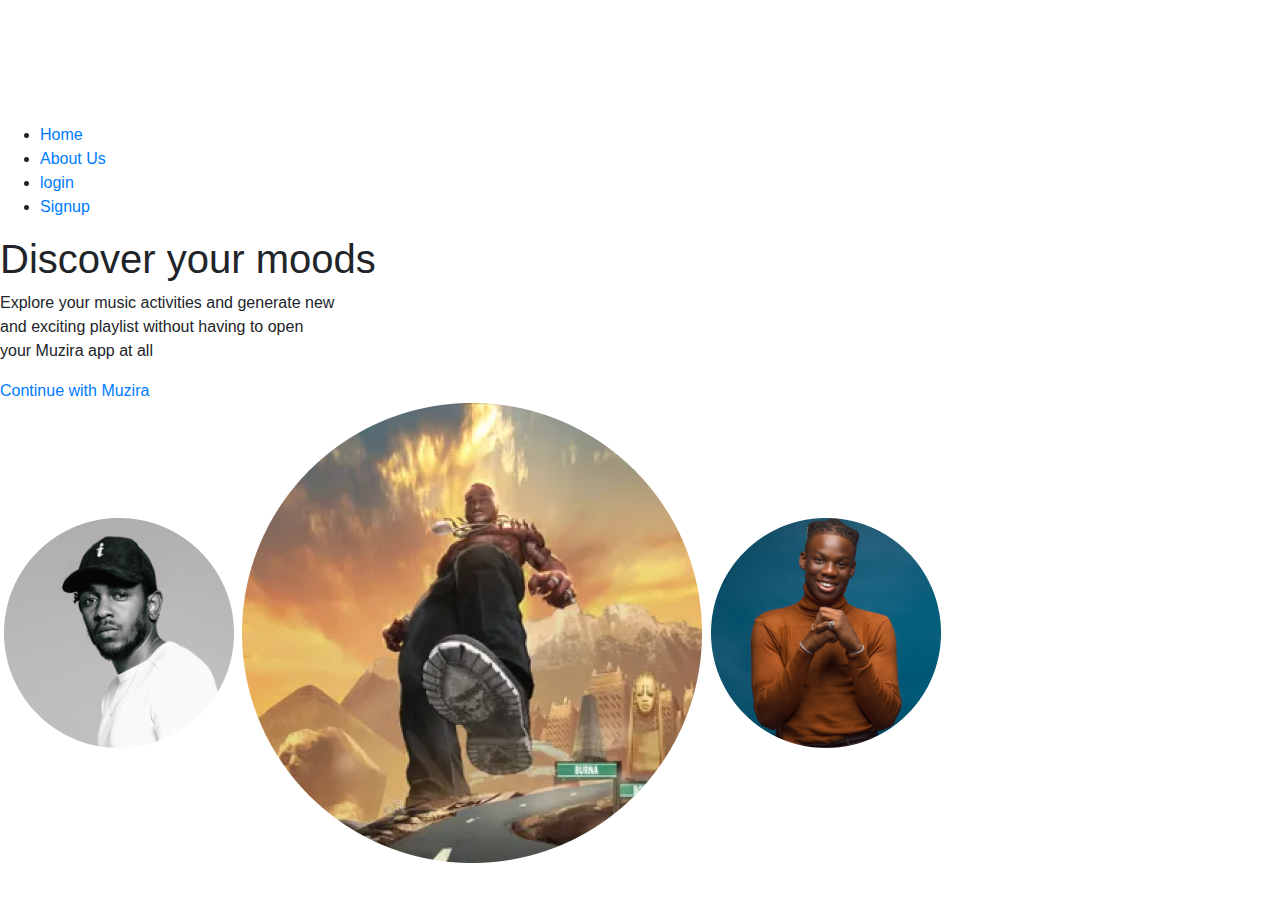
==== index.html @ 468261c6 "first commit" ====
<!DOCTYPE html>
<html lang="en">
<head>
    <meta charset="UTF-8">
    <meta name="viewport" content="width=device-width, initial-scale=1.0">
    <link rel="icon" href="img/logo1.png">
    <title>Muzira</title>
    <link href="https://stackpath.bootstrapcdn.com/bootstrap/4.5.2/css/bootstrap.min.css" rel="stylesheet">
    <link href="https://fonts.googleapis.com/css2?family=Rubik+Mono+One&family=Rubik:ital,wght@0,300..900;1,300..900&display=swap" rel="stylesheet">
    <link rel="stylesheet" href="Style.css">
    <link rel="stylesheet" type="text/css" href="https://cdnjs.cloudflare.com/ajax/libs/font-awesome/6.6.0/css/all.min.css">
</head>
<body>
    <main class="main">
        <nav>
            <img src="img/logo1.png" class="logo1">
            <ul>
                <li><a href="#">Home</a></li>
                <li><a href="#">About Us</a></li>
                <li><a href="#">login</a></li>
                <li><a href="#">Signup</a></li>
            </ul>
        </nav>
        <div class="Home">
            <h1>Discover your <span>moods</span></h1>
            <p>Explore your music activities and generate new
                <br>and exciting playlist without having to open
                <br>your Muzira app at all
            </p>
        <a href="#">Continue with Muzira</a>
        </div>
        <div class="hero-image">
            <img src="img/image4.png" class="image4">
            <img src="img/imagela.png" class="imagela">
            <img src="img/image3.png" class="image3">
        </div>
    </main>

</body>
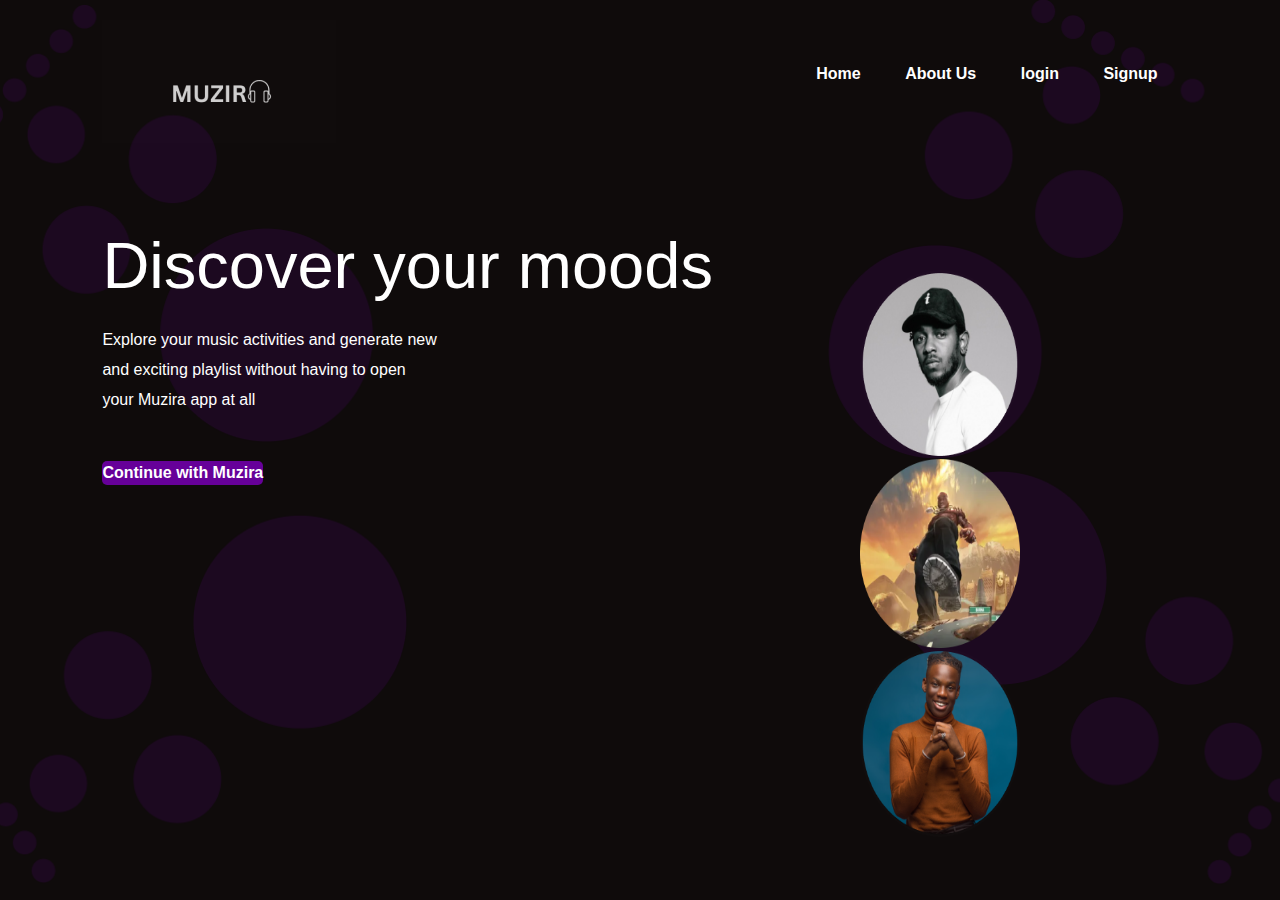
==== commit 70e4124d: "Updated index.html" ====
--- a/index.html
+++ b/index.html
@@ -7,7 +7,7 @@
     <title>Muzira</title>
     <link href="https://stackpath.bootstrapcdn.com/bootstrap/4.5.2/css/bootstrap.min.css" rel="stylesheet">
     <link href="https://fonts.googleapis.com/css2?family=Rubik+Mono+One&family=Rubik:ital,wght@0,300..900;1,300..900&display=swap" rel="stylesheet">
-    <link rel="stylesheet" href="Style.css">
+    <link rel="stylesheet" href="style.css">
     <link rel="stylesheet" type="text/css" href="https://cdnjs.cloudflare.com/ajax/libs/font-awesome/6.6.0/css/all.min.css">
 </head>
 <body>
@@ -36,4 +36,4 @@
         </div>
     </main>
 
-</body>+</body>
--- a/style.css
+++ b/style.css
@@ -0,0 +1,212 @@
+*{
+    margin: 0;
+    padding: 0;
+    font-family: "rubik" sans-serif;
+}
+
+body{
+    background-image: url(img/background.png);
+    background-repeat: no-repeat;
+    background-position: center;
+    background-attachment: fixed;
+    background-size: cover;
+}
+
+.logo1{
+    size: 10px;
+}
+
+.main{
+    position: relative;
+    width: 100%;
+    height: 100vh;
+}
+
+nav{
+    display: flex;
+    width: 84%;
+    margin: auto;
+    padding: 20px 0;
+    align-items: center;
+    justify-content: space-between;
+}
+
+nav ul li{
+    display: inline-block;
+    list-style: none;
+    margin: 10px 20px;
+}
+
+nav ul li a{
+    text-decoration: none;
+    color: #fff;
+    font-weight: bold;
+}
+
+nav ul li a:hover{
+    color: #660099;
+}
+
+.Home{
+    margin-left: 8%;
+    margin-top: 5%;
+}
+
+.Home h1{
+    font-size: 65px;
+    color: #fff;
+    margin-bottom: 20px;
+}
+
+.Home p{
+    color: #fff;
+    line-height: 30px;
+}
+
+.Home a{
+    background: #660099;
+    padding: 24px, 48px, 24px, 48px;
+    text-decoration: none;
+    font-weight: bold;
+    color: #fff;
+    display: inline-block;
+    margin: 30px 0;
+    border-radius: 5px;
+}
+.hero-image{
+    width: 25%;
+    height: 70%;
+    position: absolute;
+    bottom: 0;
+    right: 100px;
+    margin-top: 20%;
+}
+
+.hero-image img{
+    height: 30%;
+    width: 50%;
+    position: relative;
+    left: 50%;
+    bottom: 0;
+    transform: translate(-100%);
+    transition: bottom 1s, left 1s, right 1s;
+}
+
+ .udy{
+    display: flex;
+    justify-content: center;
+    align-items: center;
+    width: 100%;
+    height: 100%;
+    flex-direction: column;
+    margin-top: 150px;
+    margin-bottom: 1 0px;
+  }
+
+  .udy1{
+    display: flex;
+    justify-content: center;
+    align-items: center;
+    width: 100%;
+    height: 100%;
+    flex-direction: column;
+    margin-top: 150px;
+    margin-bottom: 1 0px;
+  }
+  
+  .form-container {
+    background-color: white;
+    padding: 20px;
+    border-radius: 10px;
+    box-shadow: 0 0 10px rgba(0, 0, 0, 0.1);
+    max-width: 500px;
+    width: 100%;
+  }
+  
+  form {
+    display: flex;
+    flex-direction: column;
+  }
+  
+  form label {
+    margin: 10px 0 5px;
+  }
+  
+  form input {
+    padding: 10px;
+    margin-bottom: 15px;
+    border: 1px solid #ccc;
+    border-radius: 5px;
+  }
+  
+  button {
+    padding: 10px;
+    background-color: #392f4d;
+    color: white;
+    border: none;
+    border-radius: 5px;
+    cursor: pointer;
+  }
+
+  .side bar{
+    display: inline-block;
+    width: 100%;
+    height: fit-content;
+    margin: auto;
+    padding: 100px;
+    align-items: center;
+    justify-content: first baseline;
+  }
+
+  .sidebar{
+    width: 263px;
+    background-color: #660099;
+    color: white;
+    height: 905px;
+    position: fixed;
+    display: flex;
+    flex-direction: column;
+    align-items: center;
+    padding-top: 20px;
+}
+
+.udy2 {
+    font-size: 24px;
+    font-weight: bold;
+    margin-bottom: 20px;
+}
+
+.udy2 {
+    list-style-type: none;
+    padding: 0;
+    width: 100%;
+}
+
+.udy2 li {
+    width: 100%;
+    font-size: medium;
+}
+
+.udy2 a {
+    text-decoration: none;
+    color: white;
+    display: block;
+    padding: 5px;
+    width: 100%;
+    text-align: center;
+}
+
+.udy2 a:hover {
+    color: black;
+}
+
+.music-container{
+    text-align: center;
+    top: 130px;
+    border-radius: 4px, 1px;
+}
+
+.music-container img{
+    max-width: 100%;
+    height: auto;
+}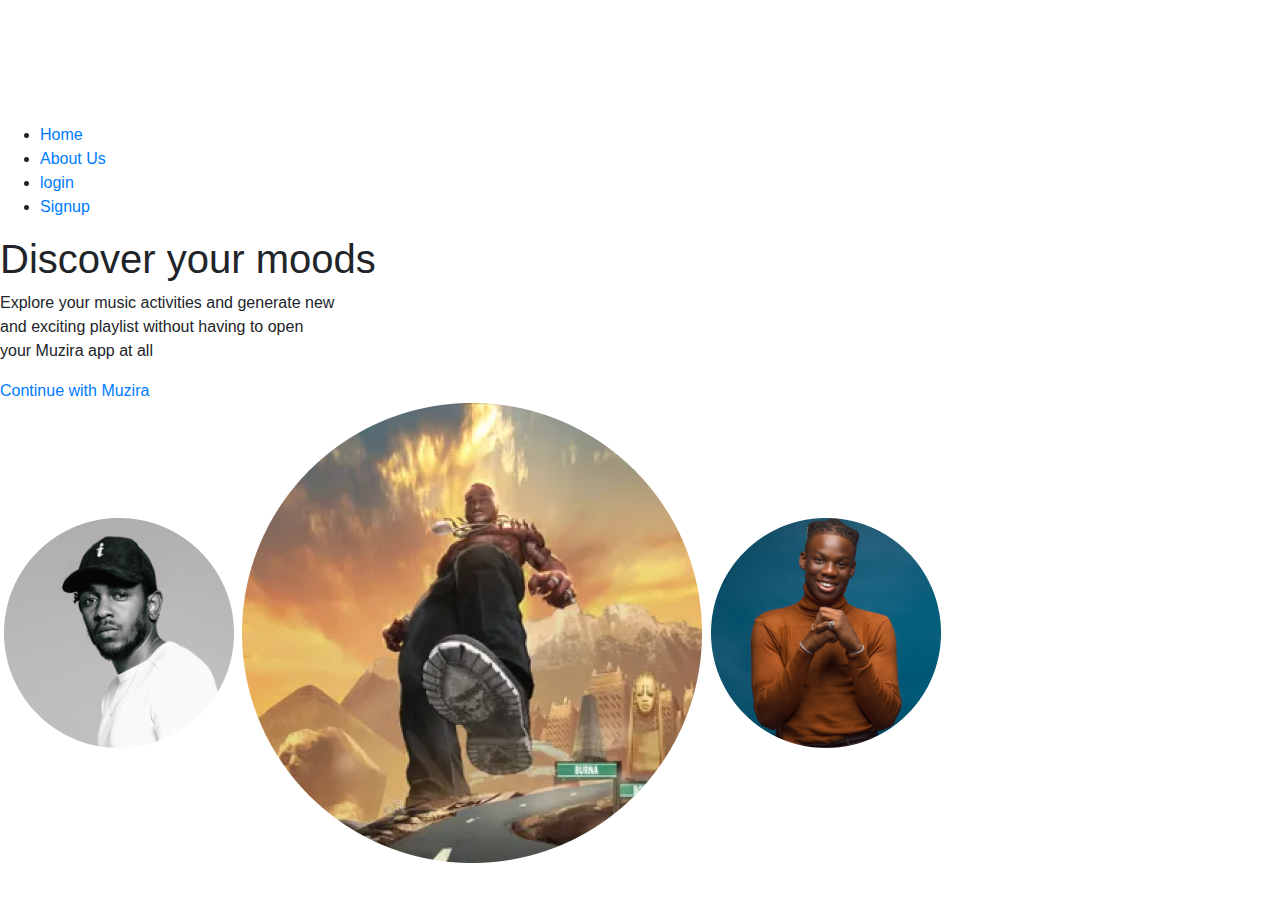
==== commit 83f6de70: "Update index.html" ====
--- a/index.html
+++ b/index.html
@@ -7,7 +7,7 @@
     <title>Muzira</title>
     <link href="https://stackpath.bootstrapcdn.com/bootstrap/4.5.2/css/bootstrap.min.css" rel="stylesheet">
     <link href="https://fonts.googleapis.com/css2?family=Rubik+Mono+One&family=Rubik:ital,wght@0,300..900;1,300..900&display=swap" rel="stylesheet">
-    <link rel="stylesheet" href="style.css">
+    <link rel="stylesheet" href="Style.css">
     <link rel="stylesheet" type="text/css" href="https://cdnjs.cloudflare.com/ajax/libs/font-awesome/6.6.0/css/all.min.css">
 </head>
 <body>
@@ -17,8 +17,8 @@
             <ul>
                 <li><a href="#">Home</a></li>
                 <li><a href="#">About Us</a></li>
-                <li><a href="#">login</a></li>
-                <li><a href="#">Signup</a></li>
+                <li><a href="login.html">login</a></li>
+                <li><a href="signup.html">Signup</a></li>
             </ul>
         </nav>
         <div class="Home">
@@ -27,7 +27,7 @@
                 <br>and exciting playlist without having to open
                 <br>your Muzira app at all
             </p>
-        <a href="#">Continue with Muzira</a>
+        <a href="homepage.html">Continue with Muzira</a>
         </div>
         <div class="hero-image">
             <img src="img/image4.png" class="image4">
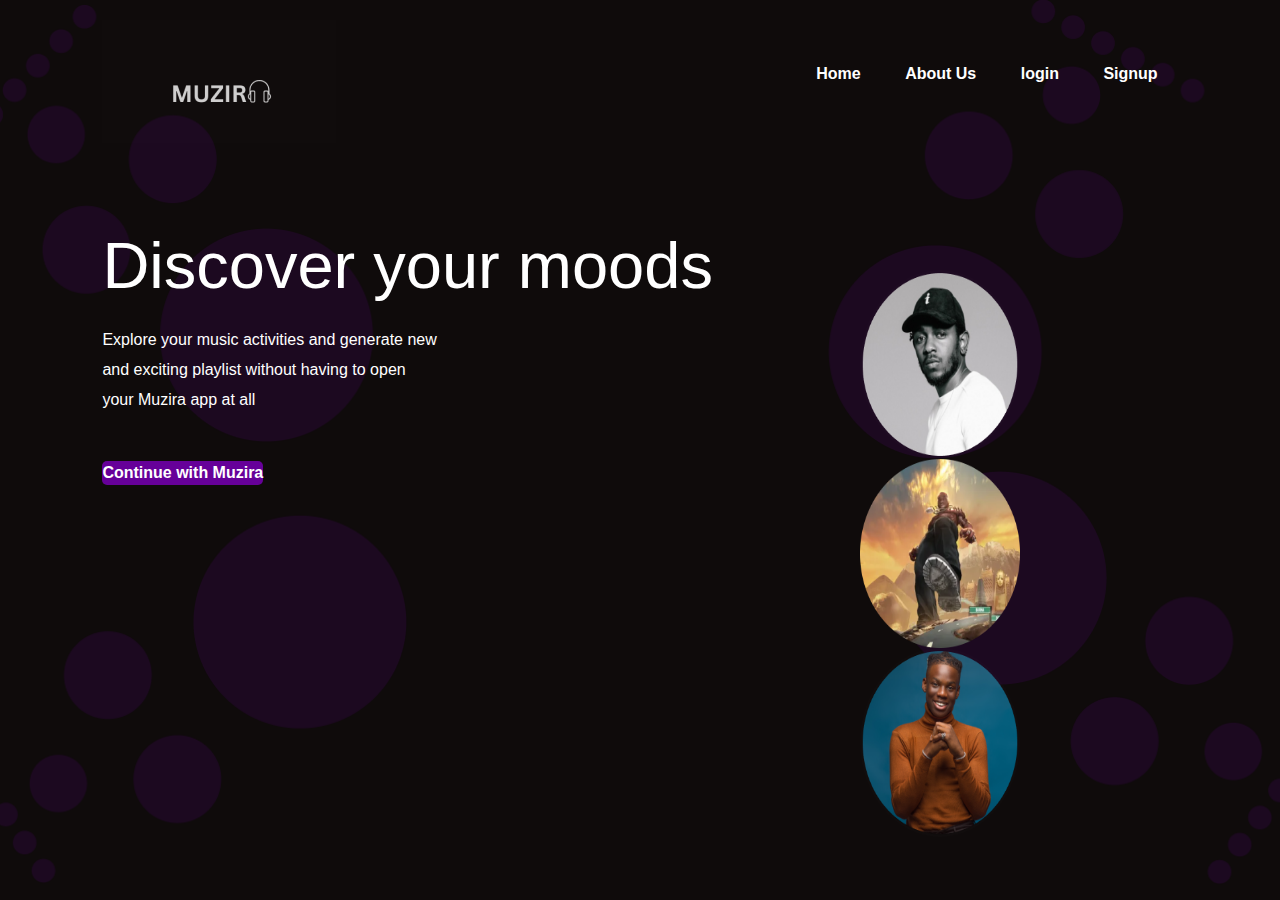
==== commit 8490fd2e: "Update index.html" ====
--- a/index.html
+++ b/index.html
@@ -7,7 +7,7 @@
     <title>Muzira</title>
     <link href="https://stackpath.bootstrapcdn.com/bootstrap/4.5.2/css/bootstrap.min.css" rel="stylesheet">
     <link href="https://fonts.googleapis.com/css2?family=Rubik+Mono+One&family=Rubik:ital,wght@0,300..900;1,300..900&display=swap" rel="stylesheet">
-    <link rel="stylesheet" href="Style.css">
+    <link rel="stylesheet" href="style.css">
     <link rel="stylesheet" type="text/css" href="https://cdnjs.cloudflare.com/ajax/libs/font-awesome/6.6.0/css/all.min.css">
 </head>
 <body>
@@ -15,7 +15,7 @@
         <nav>
             <img src="img/logo1.png" class="logo1">
             <ul>
-                <li><a href="#">Home</a></li>
+                <li><a href="homepage.html">Home</a></li>
                 <li><a href="#">About Us</a></li>
                 <li><a href="login.html">login</a></li>
                 <li><a href="signup.html">Signup</a></li>
--- a/style.css
+++ b/style.css
@@ -0,0 +1,445 @@
+*{
+    margin: 0;
+    padding: 0;
+    font-family: "rubik" sans-serif;
+}
+
+body{
+    background-image: url(img/background.png);
+    background-repeat: no-repeat;
+    background-position: center;
+    background-attachment: fixed;
+    background-size: cover;
+}
+
+.logo1{
+    size: 10px;
+}
+
+.main{
+    position: relative;
+    width: 100%;
+    height: 100vh;
+}
+
+nav{
+    display: flex;
+    width: 84%;
+    margin: auto;
+    padding: 20px 0;
+    align-items: center;
+    justify-content: space-between;
+}
+
+nav ul li{
+    display: inline-block;
+    list-style: none;
+    margin: 10px 20px;
+}
+
+nav ul li a{
+    text-decoration: none;
+    color: #fff;
+    font-weight: bold;
+}
+
+nav ul li a:hover{
+    color: #660099;
+}
+
+.Home{
+    margin-left: 8%;
+    margin-top: 5%;
+}
+
+.Home h1{
+    font-size: 65px;
+    color: #fff;
+    margin-bottom: 20px;
+}
+
+.Home p{
+    color: #fff;
+    line-height: 30px;
+}
+
+.Home a{
+    background: #660099;
+    padding: 24px, 48px, 24px, 48px;
+    text-decoration: none;
+    font-weight: bold;
+    color: #fff;
+    display: inline-block;
+    margin: 30px 0;
+    border-radius: 5px;
+}
+.hero-image{
+    width: 25%;
+    height: 70%;
+    position: absolute;
+    bottom: 0;
+    right: 100px;
+    margin-top: 20%;
+}
+
+.hero-image img{
+    height: 30%;
+    width: 50%;
+    position: relative;
+    left: 50%;
+    bottom: 0;
+    transform: translate(-100%);
+    transition: bottom 1s, left 1s, right 1s;
+}
+
+.udy{
+    display: flex;
+    justify-content: center;
+    align-items: center;
+    width: 100%;
+    height: 100%;
+    flex-direction: column;
+    margin-top: 150px;
+    margin-bottom: 1 0px;
+}
+
+.udy1{
+    display: flex;
+    justify-content: center;
+    align-items: center;
+    width: 100%;
+    height: 100%;
+    flex-direction: column;
+    margin-top: 150px;
+    margin-bottom: 1 0px;
+}
+  
+.form-container {
+    background-color: white;
+    padding: 20px;
+    border-radius: 10px;
+    box-shadow: 0 0 10px rgba(0, 0, 0, 0.1);
+    max-width: 500px;
+    width: 100%;
+}
+  
+form {
+    display: flex;
+    flex-direction: column;
+}
+  
+form label {
+    margin: 10px 0 5px;
+  }
+  
+form input {
+    padding: 10px;
+    margin-bottom: 15px;
+    border: 1px solid #ccc;
+    border-radius: 5px;
+  }
+  
+button {
+    padding: 10px;
+    background-color: #392f4d;
+    color: white;
+    border: none;
+    border-radius: 5px;
+    cursor: pointer;
+  }
+
+.sidebar {
+    width: 263px;
+    background-color: #660099;
+    color: white;
+    height: 905px;
+    position: fixed;
+    display: flex;
+    flex-direction: column;
+    align-items: baseline;
+    padding-top: 20px;
+    overflow: hidden;
+    z-index: 1;
+    left: 0;
+    top: 0;
+}
+
+.hello {
+    width: 100px;
+    height: 100px;
+    border-radius: 50%;
+}
+
+.nav-link {
+    display: flex;
+    align-items: center;
+    justify-content: center;
+    font-size: 18px;
+}
+
+.nav-link i {
+    margin-right: 10px;
+    font-size: 22px;
+}
+
+
+.udy2 {
+    font-size: 24px;
+    font-weight: bold;
+    margin-bottom: 20px;
+}
+
+.udy2 {
+    list-style-type: none;
+    padding: 0;
+    width: 100%;
+}
+
+.udy2 li {
+    width: 100%;
+    font-size: medium;
+}
+
+.udy2 a {
+    text-decoration: none;
+    color: white;
+    display: block;
+    padding: 5px;
+    width: 100%;
+    text-align: center;
+}
+
+.udy2 a:hover {
+    color: black;
+}
+
+.container {
+    margin-top: 10px;
+    margin-left: 20%;
+}
+
+.image-box {
+    margin-bottom: 20px; /* Adds space between rows */
+    padding: 3px;
+    background-color: #333;
+    border-radius: 1px;
+    display: flex;
+    justify-content: center;
+    align-items: center;
+    box-shadow: 0 1px 2px rgba(0, 0, 0, 0.1);
+    height: 100%;
+}
+
+.image-box img {
+    max-width: 100%;
+    height: auto;
+    border-radius: 1px;
+}
+
+@media (min-width: 768px) {
+    .image-box {
+        height: 70px; /* Set a consistent height for the boxes on medium to large screens */
+    }
+}
+
+@media (max-width: 767px) {
+    .image-box {
+        height: 100; /* Allow the height to adjust for smaller screens */
+    }
+}
+
+.music-container {
+    border: 1px solid #660099;
+    box-sizing: content-box;
+    display: inline-block;
+    flex-direction: column;
+    justify-content: center;
+    align-items: normal;
+    position: relative;
+    margin-left: 20%;
+    padding: 4px 10px;
+    cursor: pointer;
+}
+
+#recently-played-artist h2 {
+    text-align: center;
+    margin-bottom: 20px;
+    font-size: 24px;
+    color: #333;
+    font-family: 'Arial', sans-serif;
+    letter-spacing: 2px; /* Spacing between letters */
+}
+
+.image-box1 {
+    padding: 10px;
+    text-align: center;
+    transition: transform 0.3s ease;
+}
+
+.image-box1:hover {
+    transform: translateY(-10px); /* Lifts the image box slightly on hover */
+}
+
+.image-box1 img {
+    max-width: 100%;
+    border-radius: 10px;
+    box-shadow: 0 4px 6px rgba(0, 0, 0, 0.1); /* Adds a shadow to the images */
+    transition: box-shadow 0.3s ease, transform 0.3s ease;
+}
+
+.image-box1 img:hover {
+    box-shadow: 0 6px 12px rgba(0, 0, 0, 0.2); /* Increases shadow on hover */
+    transform: scale(1.05); /* Slightly zooms in on hover */
+}
+
+.music-container2{
+    border: 1px solid #660099;
+    box-sizing: content-box;
+    display: inline-block;
+    flex-direction: column;
+    justify-content: center;
+    align-items: normal;
+    position: relative;
+    margin-left: 20%;
+    padding: 40px;
+    cursor: pointer;
+}
+
+h2 {
+    font-size: 2rem;
+    font-weight: bold;
+    color: #fff; /* Dark grey text color */
+    text-align: center;
+    margin-bottom: 40px; 
+}
+
+.image-box {
+    text-align: center;
+    margin-bottom: 30px;
+    transition: transform 0.3s ease, box-shadow 0.3s ease;
+}
+
+.image-box img {
+    max-width: 100%;
+    border-radius: 10px;
+    box-shadow: 0 4px 8px rgba(0, 0, 0, 0.1); /* Subtle shadow */
+    transition: transform 0.3s ease, box-shadow 0.3s ease;
+}
+
+.image-box:hover img {
+    transform: scale(1.05); /* Slight zoom on hover */
+    box-shadow: 0 8px 16px rgba(0, 0, 0, 0.2); /* Deeper shadow on hover */
+}
+
+.container5 {
+    max-width: 10000px;
+    margin: 0 auto;
+    border: 1px solid #660099;
+    box-sizing: content-box;
+    display: inline-block;
+    flex-direction: column;
+    justify-content: center;
+    align-items: normal;
+    position: relative;
+    margin-left: 20%;
+    margin-top: 2%;
+    padding: 20px;
+    cursor: pointer;
+    background-color: #392f4d;
+}
+
+/* Row spacing */
+.row {
+    margin-bottom: 20px;
+}
+
+/* Image styling */
+.img-fluid {
+    border-radius: 15px;
+    transition: transform 0.3s ease, box-shadow 0.3s ease;
+    box-shadow: 0 4px 8px rgba(0, 0, 0, 0.1);
+}
+
+/* Hover effect */
+.img-fluid:hover {
+    transform: scale(1.05);
+    box-shadow: 0 8px 16px rgba(0, 0, 0, 0.2);
+}
+
+/* Column styling */
+.col-3 {
+    padding: 10px;
+}
+
+/* Icon Container outside the image container */
+.icon-wrapper {
+    max-width: 920px; /* Matches the max-width of the image container */
+    width: 100%; /* Full-width to match the container */
+    background-color: #660099; /* Light background color for contrast */
+    padding: 15px 0; /* Vertical padding for space */
+    box-shadow: 0 4px 8px #fff(0, 0, 0, 0.1); /* Subtle shadow for depth */
+    border-radius: 1px; /* Rounded corners to match the images */
+    margin-top: 20px; /* Space between image container and icons */
+    margin: 10px auto 0 auto
+}
+
+.icon {
+    display: flex;
+    justify-content: center;
+    align-items: center;
+}
+
+/* Icon styling */
+.icon i {
+    font-size: 2rem; /* Increase icon size */
+    color: #fff; /* Darker color for better visibility */
+    margin: 0 20px; /* Spacing between icons */
+    transition: color 0.3s ease, transform 0.3s ease; /* Smooth transition for hover effect */
+}
+
+/* Hover effect on icons */
+.icon i:hover {
+    color: #392f4d; /* Change color on hover */
+    transform: scale(1.2); /* Slightly increase size on hover */
+}
+
+.header {
+    padding: 15px;
+    position: relative;
+    z-index: 1000;
+    margin-left: 19%;
+}
+
+.header-left input {
+    border-radius: 20px;
+    border: 0px solid #ced4da;
+    padding-left: 35px;
+    width: 200px;
+    transition: width 0.3s ease;
+}
+
+.header-left input:focus {
+    width: 300px;
+    outline: none;
+}
+
+.header-left .bi-search {
+    position: relative;
+    left: 15px;
+}
+
+.header-right i {
+    font-size: 1.5rem;
+    color: #fff;
+    cursor: pointer;
+    transition: color 0.3s ease;
+}
+
+.header-right i:hover {
+    color: #495057;
+}
+
+.header-right img {
+    border: 2px solid #6c757d;
+    padding: 2px;
+}
